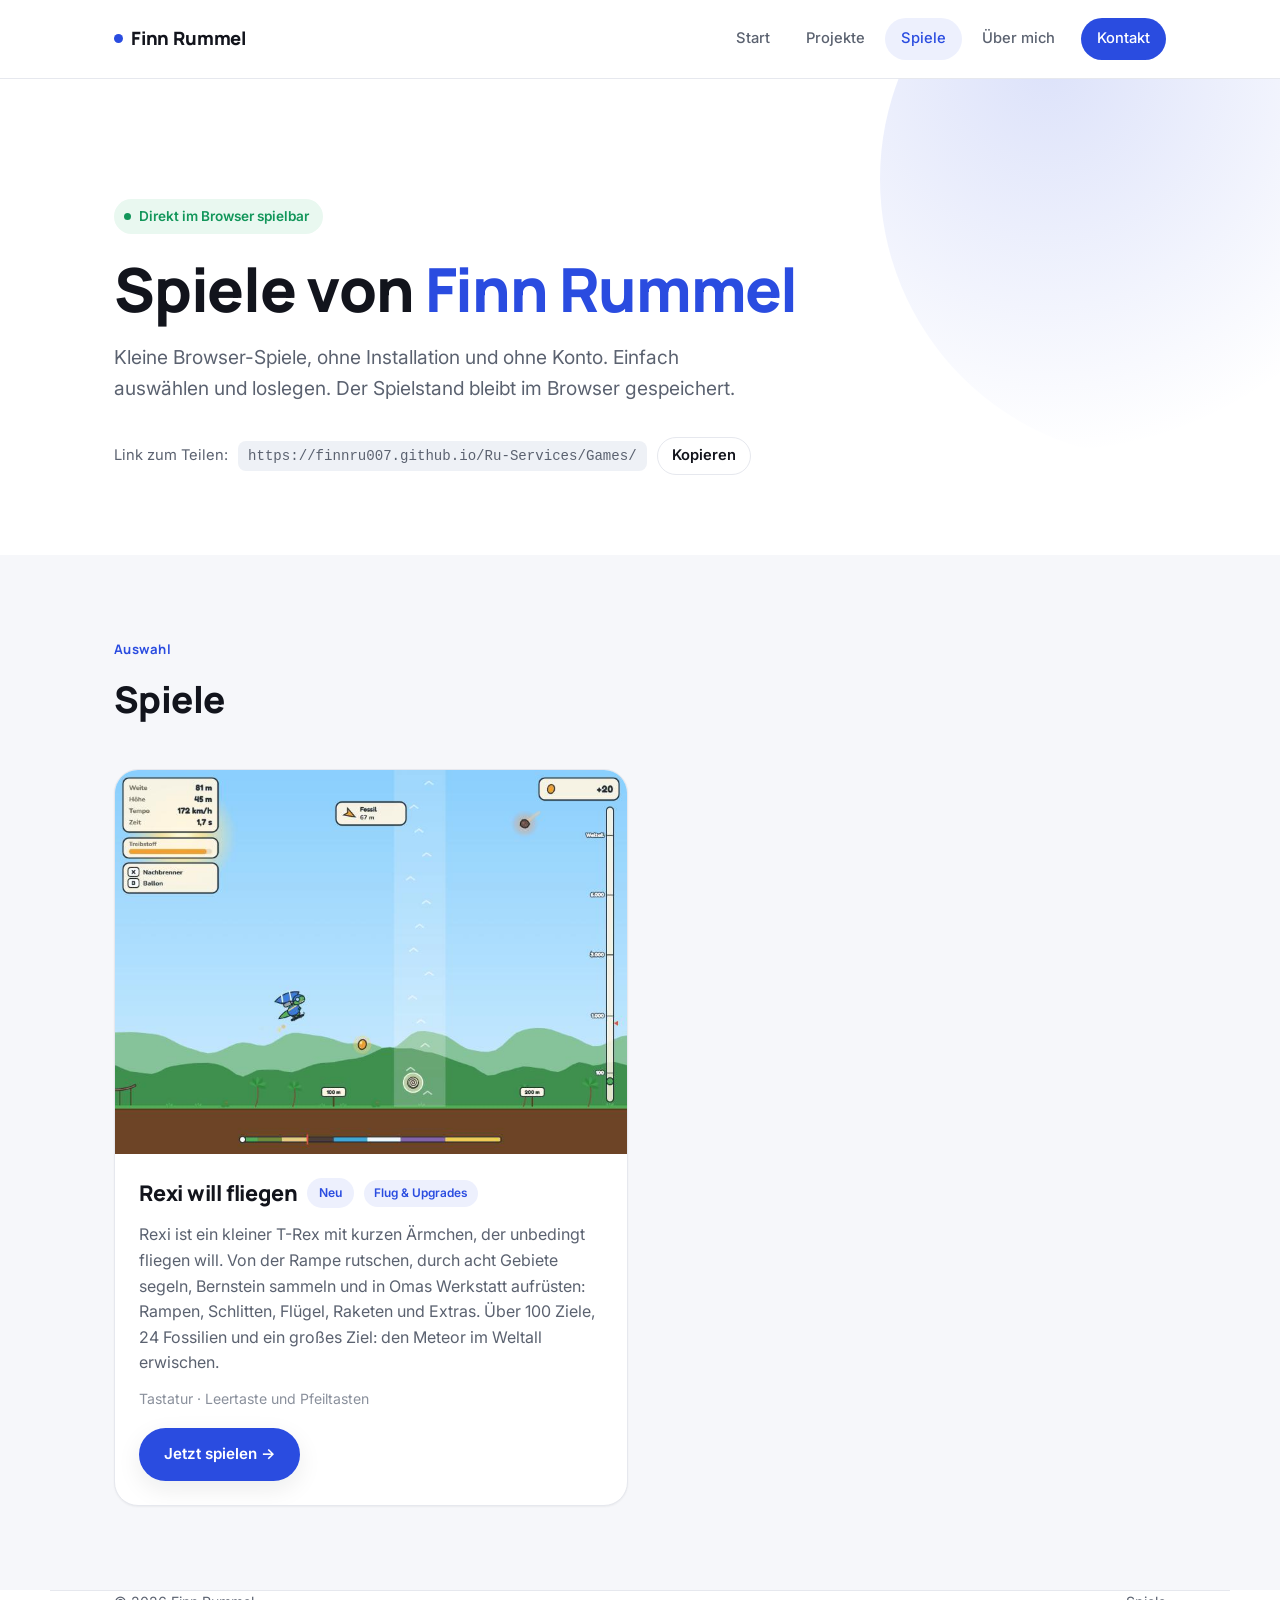
==== Games/index.html @ 1446bc34 "Spiele-Bereich mit „Rexi will fliegen“ hinzugefügt - Games/: Auswahlseite für Browser-Spiele (Liste " ====
<!doctype html>
<html lang="de">
<head>
<meta charset="UTF-8">
<meta name="viewport" content="width=device-width, initial-scale=1">
<title>Spiele von Finn Rummel</title>
<meta name="description" content="Browser-Spiele von Finn Rummel. Direkt im Browser spielbar, ohne Installation.">
<link rel="stylesheet" href="../styles.css">
<style>
  .game-grid{
    display: grid;
    grid-template-columns: repeat(auto-fill, minmax(min(100%, 340px), 1fr));
    gap: 24px;
  }
  .game-card{
    background: var(--bg);
    border: 1px solid var(--line);
    border-radius: var(--radius-lg);
    overflow: hidden;
    display: flex;
    flex-direction: column;
    box-shadow: var(--shadow-sm);
    transition: box-shadow .2s ease, transform .2s ease;
    min-width: 0;
  }
  .game-card:hover{ box-shadow: var(--shadow-md); transform: translateY(-2px); }
  .game-cover{
    display: block;
    aspect-ratio: 4 / 3;
    max-width: 100%;
    background: var(--bg-soft-2);
    overflow: hidden;
  }
  .game-cover img{ width: 100%; height: 100%; object-fit: cover; display: block; }
  .game-cover.empty{ display: grid; place-items: center; color: var(--ink-faint); font-family: var(--font-display); font-weight: 700; }
  .game-body{ padding: 22px 24px 24px; display: flex; flex-direction: column; gap: 12px; flex: 1; }
  .game-head{ display: flex; align-items: center; gap: 10px; flex-wrap: wrap; }
  .game-name{ font-family: var(--font-display); font-weight: 800; font-size: 1.35rem; margin: 0; letter-spacing: -0.01em; }
  .game-body p{ margin: 0; color: var(--ink-soft); }
  .game-meta{ font-size: .88rem; color: var(--ink-faint); }
  .game-actions{ display: flex; gap: 10px; flex-wrap: wrap; margin-top: auto; padding-top: 6px; }
  .status-Neu{ color: var(--primary); background: var(--primary-tint); }
  .share{ display: flex; align-items: center; gap: 10px; flex-wrap: wrap; margin-top: 18px; color: var(--ink-soft); font-size: .92rem; }
  .share code{ background: var(--bg-soft-2); border-radius: 8px; padding: 4px 10px; font-size: .88rem; overflow-wrap: anywhere; user-select: all; }
  .share button{ font: inherit; font-weight: 600; border: 1px solid var(--line); background: var(--bg); border-radius: 999px; padding: 6px 14px; cursor: pointer; color: var(--ink); }
  .share button:hover{ background: var(--bg-soft); }
</style>
</head>
<body>

<header class="topbar">
  <div class="topbar-inner">
    <a href="../index.html" class="wordmark"><span class="dot"></span>Finn Rummel</a>
    <button class="nav-toggle" id="navToggle" aria-label="Menü öffnen" aria-expanded="false">☰</button>
    <nav class="nav" id="mainNav">
      <a href="../index.html">Start</a>
      <a href="../index.html#projekte">Projekte</a>
      <a href="./" class="active">Spiele</a>
      <a href="../about.html">Über mich</a>
      <a href="../about.html#kontakt" class="nav-cta">Kontakt</a>
    </nav>
  </div>
</header>

<main>
  <section class="hero">
    <div class="hero-glow"></div>
    <div class="wrap">
      <div class="hero-inner">
        <span class="badge"><span class="dot"></span>Direkt im Browser spielbar</span>
        <h1 class="hero-title">Spiele von <span class="accent">Finn Rummel</span></h1>
        <p class="hero-sub">
          Kleine Browser-Spiele, ohne Installation und ohne Konto.
          Einfach auswählen und loslegen. Der Spielstand bleibt im Browser gespeichert.
        </p>
        <div class="share">
          <span>Link zum Teilen:</span>
          <code id="shareUrl">https://finnru007.github.io/Ru-Services/Games/</code>
          <button type="button" id="copyBtn">Kopieren</button>
        </div>
      </div>
    </div>
  </section>

  <section id="spiele" class="on-soft">
    <div class="wrap">
      <div class="section-head">
        <div>
          <p class="eyebrow">Auswahl</p>
          <h2 class="section-title">Spiele</h2>
        </div>
      </div>
      <div class="game-grid" id="gameGrid"></div>
    </div>
  </section>
</main>

<footer class="wrap">
  <span>© 2026 Finn Rummel</span>
  <span>Spiele</span>
</footer>

<script src="games.js"></script>
<script src="../script.js"></script>
<script>
(function () {
  const esc = (s) => String(s).replace(/[&<>"]/g, (c) => ({ "&": "&amp;", "<": "&lt;", ">": "&gt;", '"': "&quot;" }[c]));
  const grid = document.getElementById("gameGrid");
  const games = typeof GAMES !== "undefined" ? GAMES : [];
  grid.innerHTML = games.map((g) => {
    const url = encodeURIComponent(g.ordner) + "/";
    const cover = g.cover
      ? `<a class="game-cover" href="${url}" tabindex="-1" aria-hidden="true"><img src="${url}${esc(g.cover)}" alt="" loading="lazy"></a>`
      : `<a class="game-cover empty" href="${url}" tabindex="-1" aria-hidden="true">${esc(g.name)}</a>`;
    const statusClass = "status-" + String(g.status || "").replace(/\s+/g, "-");
    return `<article class="game-card">
      ${cover}
      <div class="game-body">
        <div class="game-head">
          <h3 class="game-name">${esc(g.name)}</h3>
          ${g.status ? `<span class="status-pill ${statusClass}">${esc(g.status)}</span>` : ""}
          ${g.genre ? `<span class="cat-pill">${esc(g.genre)}</span>` : ""}
        </div>
        <p>${esc(g.beschreibung || "")}</p>
        ${g.steuerung ? `<div class="game-meta">${esc(g.steuerung)}</div>` : ""}
        <div class="game-actions"><a class="btn btn-primary" href="${url}">Jetzt spielen →</a></div>
      </div>
    </article>`;
  }).join("");

  const shareEl = document.getElementById("shareUrl");
  if (/github\.io$/.test(location.hostname)) shareEl.textContent = location.origin + location.pathname.replace(/index\.html$/, "");
  document.getElementById("copyBtn").addEventListener("click", (e) => {
    const btn = e.currentTarget, text = shareEl.textContent;
    const done = () => { btn.textContent = "Kopiert"; setTimeout(() => (btn.textContent = "Kopieren"), 1800); };
    const fallback = () => { const r = document.createRange(); r.selectNodeContents(shareEl); const s = getSelection(); s.removeAllRanges(); s.addRange(r); btn.textContent = "Markiert: Strg+C"; };
    try { navigator.clipboard.writeText(text).then(done, fallback); } catch (err) { fallback(); }
  });
})();
</script>
</body>
</html>
---- styles.css ----
/* ============================================================
   WEBSITE · Design system
   Klare, moderne Ästhetik: viel Weißraum, ruhige Farben,
   ein Akzentton, weiche Schatten statt technischer Linien.
   Regelwerk: ../Ru-Design/DESIGN.md
   ============================================================ */

@import url('https://fonts.googleapis.com/css2?family=Manrope:wght@500;600;700;800&family=Inter:wght@400;500;600&display=swap');

:root{
  --bg: #FFFFFF;
  --bg-soft: #F6F7FA;
  --bg-soft-2: #EEF1F6;
  --ink: #12141C;
  --ink-soft: #5B6270;
  --ink-faint: #8A909C;
  --line: #E6E8EE;

  --primary: #2A4CE0;
  --primary-dark: #1B34A8;
  --primary-tint: #EDF0FD;
  --success: #12965A;
  --success-tint: #E9F8F0;
  --amber: #B7791F;
  --amber-tint: #FBF3E4;
  --danger: #DC4C3F;
  --danger-tint: #FBEAE8;

  --font-display: 'Manrope', sans-serif;
  --font-body: 'Inter', sans-serif;

  --maxw: 1180px;
  --edge: clamp(20px, 5vw, 64px);
  --radius: 16px;
  --radius-sm: 10px;
  --radius-lg: 24px;
  --shadow-sm: 0 1px 2px rgba(18,20,28,0.05);
  --shadow-md: 0 8px 24px rgba(18,20,28,0.08);
  --shadow-lg: 0 24px 64px rgba(18,20,28,0.12);
}

*{ box-sizing: border-box; }
html{ scroll-behavior: smooth; }

body{
  margin: 0;
  background: var(--bg);
  color: var(--ink);
  font-family: var(--font-body);
  font-size: 16px;
  line-height: 1.6;
  -webkit-font-smoothing: antialiased;
}

a{ color: inherit; }

.visually-hidden{
  position:absolute; width:1px; height:1px; overflow:hidden;
  clip:rect(0 0 0 0); white-space:nowrap;
}

:focus-visible{
  outline: 2px solid var(--primary);
  outline-offset: 3px;
  border-radius: 4px;
}

/* ---------- layout shell ---------- */
.wrap{
  max-width: var(--maxw);
  margin: 0 auto;
  padding: 0 var(--edge);
}

/* ---------- topbar ---------- */
.topbar{
  position: sticky;
  top: 0;
  z-index: 20;
  background: rgba(255,255,255,0.85);
  backdrop-filter: blur(10px);
  border-bottom: 1px solid var(--line);
}
.topbar-inner{
  max-width: var(--maxw);
  margin: 0 auto;
  padding: 18px var(--edge);
  display: flex;
  align-items: center;
  justify-content: space-between;
  gap: 24px;
}
.wordmark{
  font-family: var(--font-display);
  font-weight: 800;
  font-size: 1.15rem;
  letter-spacing: -0.01em;
  text-decoration: none;
  color: var(--ink);
  display: flex;
  align-items: center;
  gap: 8px;
}
.wordmark .dot{
  width: 9px; height: 9px;
  border-radius: 50%;
  background: var(--primary);
  display: inline-block;
}

.nav{
  display: flex;
  align-items: center;
  gap: 4px;
  font-size: 0.92rem;
  font-weight: 500;
}
.nav a{
  text-decoration: none;
  color: var(--ink-soft);
  padding: 9px 16px;
  border-radius: 999px;
  transition: background 0.15s ease, color 0.15s ease;
}
.nav a:hover{ color: var(--ink); background: var(--bg-soft); }
.nav a.active{ color: var(--primary); background: var(--primary-tint); }
.nav a.nav-cta{
  color: #fff;
  background: var(--primary);
  margin-left: 6px;
}
.nav a.nav-cta:hover{ background: var(--primary-dark); color: #fff; }
.nav-toggle{ display: none; }

/* ---------- eyebrow / labels ---------- */
.eyebrow{
  font-family: var(--font-display);
  font-size: 0.82rem;
  font-weight: 700;
  letter-spacing: 0.02em;
  color: var(--primary);
  margin: 0 0 14px;
}

/* ---------- hero ---------- */
.hero{
  position: relative;
  padding: clamp(64px, 10vw, 120px) 0 clamp(48px, 8vw, 80px);
  overflow: hidden;
}
.hero-glow{
  position: absolute;
  top: -180px;
  right: -160px;
  width: 560px;
  height: 560px;
  border-radius: 50%;
  background: radial-gradient(circle at 30% 30%, rgba(42,76,224,0.16), rgba(42,76,224,0) 70%);
  pointer-events: none;
  z-index: 0;
}
.hero-inner{ position: relative; z-index: 1; max-width: 760px; }

.badge{
  display: inline-flex;
  align-items: center;
  gap: 8px;
  font-size: 0.85rem;
  font-weight: 600;
  color: var(--success);
  background: var(--success-tint);
  padding: 7px 14px 7px 10px;
  border-radius: 999px;
  margin-bottom: 22px;
}
.badge .dot{
  width: 7px; height: 7px;
  border-radius: 50%;
  background: var(--success);
  display: inline-block;
}

h1.hero-title{
  font-family: var(--font-display);
  font-weight: 800;
  font-size: clamp(2.4rem, 5.4vw, 3.8rem);
  line-height: 1.08;
  letter-spacing: -0.02em;
  margin: 0 0 20px;
  color: var(--ink);
}
h1.hero-title .accent{ color: var(--primary); }

.hero-sub{
  max-width: 54ch;
  font-size: clamp(1.05rem, 1.6vw, 1.2rem);
  color: var(--ink-soft);
  margin: 0 0 34px;
}

.hero-actions{
  display: flex;
  gap: 14px;
  flex-wrap: wrap;
  margin-bottom: 48px;
}

.hero-stats{
  display: flex;
  gap: clamp(24px, 5vw, 56px);
  flex-wrap: wrap;
  padding-top: 32px;
  border-top: 1px solid var(--line);
}
.hero-stats .stat b{
  display: block;
  font-family: var(--font-display);
  font-size: 1.5rem;
  font-weight: 800;
  color: var(--ink);
}
.hero-stats .stat span{
  font-size: 0.86rem;
  color: var(--ink-soft);
}

/* ---------- buttons ---------- */
.btn{
  display: inline-flex;
  align-items: center;
  gap: 8px;
  font-family: var(--font-body);
  font-weight: 600;
  font-size: 0.95rem;
  text-decoration: none;
  padding: 13px 24px;
  border-radius: 999px;
  border: 1px solid transparent;
  cursor: pointer;
  transition: transform 0.12s ease, box-shadow 0.12s ease, background 0.15s ease;
}
.btn-primary{
  color: #fff;
  background: var(--primary);
  box-shadow: var(--shadow-md);
}
.btn-primary:hover{ background: var(--primary-dark); transform: translateY(-1px); }
.btn-secondary{
  color: var(--ink);
  background: var(--bg);
  border-color: var(--line);
}
.btn-secondary:hover{ border-color: var(--ink-faint); background: var(--bg-soft); }
.btn-ghost-light{
  color: #fff;
  background: rgba(255,255,255,0.1);
  border-color: rgba(255,255,255,0.35);
}
.btn-ghost-light:hover{ background: rgba(255,255,255,0.18); }

/* ---------- sections ---------- */
section{ padding: 84px 0; position: relative; }
section.tight{ padding: 48px 0; }
section.on-soft{ background: var(--bg-soft); }

.section-head{
  display: flex;
  justify-content: space-between;
  align-items: flex-end;
  gap: 24px;
  margin-bottom: 40px;
  flex-wrap: wrap;
}
h2.section-title{
  font-family: var(--font-display);
  font-weight: 800;
  font-size: clamp(1.7rem, 3vw, 2.3rem);
  letter-spacing: -0.015em;
  margin: 0;
  color: var(--ink);
}
.section-head .eyebrow{ margin-bottom: 10px; }


/* ---------- category filter ---------- */
.project-filter{
  display: flex;
  flex-wrap: wrap;
  gap: 10px;
  margin: 4px 0 26px;
}
.filter-chip{
  font-family: var(--font-body);
  font-size: 0.88rem;
  font-weight: 600;
  color: var(--ink-soft);
  background: var(--bg);
  border: 1px solid var(--line);
  padding: 9px 16px;
  border-radius: 999px;
  cursor: pointer;
  display: inline-flex;
  align-items: center;
  gap: 8px;
  transition: background 0.15s ease, color 0.15s ease, border-color 0.15s ease;
}
.filter-chip:hover{ border-color: var(--ink-faint); color: var(--ink); }
.filter-chip.is-active{
  color: #fff;
  background: var(--primary);
  border-color: var(--primary);
}
.filter-count{
  font-size: 0.74rem;
  font-weight: 700;
  background: var(--bg-soft-2);
  color: var(--ink-soft);
  border-radius: 999px;
  padding: 1px 7px;
  min-width: 18px;
  text-align: center;
}
.filter-chip.is-active .filter-count{
  background: rgba(255,255,255,0.22);
  color: #fff;
}

/* ---------- project / program cards ---------- */
.project-list{
  display: grid;
  gap: 18px;
  margin-top: 8px;
}
.project-card{
  background: var(--bg);
  border: 1px solid var(--line);
  border-radius: var(--radius);
  padding: 28px clamp(22px, 4vw, 36px);
  display: grid;
  grid-template-columns: minmax(190px, 250px) 1fr;
  gap: 28px;
  transition: box-shadow 0.15s ease;
}
.project-card:hover{ box-shadow: var(--shadow-md); }
.project-head{
  display: flex;
  flex-direction: column;
  gap: 10px;
}
.project-name{
  font-family: var(--font-display);
  font-weight: 700;
  font-size: 1.18rem;
  color: var(--ink);
}
.status-pill{
  font-size: 0.76rem;
  font-weight: 600;
  padding: 5px 12px;
  border-radius: 999px;
  width: fit-content;
}
.status-Aktiv{ color: var(--success); background: var(--success-tint); }
.status-In-Entwicklung{ color: var(--amber); background: var(--amber-tint); }
.status-In-Bearbeitung{ color: var(--amber); background: var(--amber-tint); }
.status-Archiviert{ color: var(--ink-soft); background: var(--bg-soft-2); }

.cat-pill{
  font-size: 0.74rem;
  font-weight: 600;
  padding: 4px 10px;
  border-radius: 999px;
  width: fit-content;
  background: var(--primary-tint);
  color: var(--primary);
}

.project-link{
  font-size: 0.88rem;
  font-weight: 600;
  text-decoration: none;
  color: var(--primary);
  width: fit-content;
}
.project-link:hover{ text-decoration: underline; }
.project-link-locked{
  color: var(--ink-soft);
  cursor: default;
}

.project-body p{
  margin: 0 0 16px;
  color: var(--ink-soft);
}
.project-body p.project-hinweis{
  margin: 14px 0 0;
  font-size: 0.85rem;
  color: var(--ink-soft);
  background: var(--bg-soft);
  border-left: 3px solid var(--primary);
  padding: 10px 14px;
  border-radius: 8px;
}
.stack-list{
  list-style: none;
  display: flex;
  flex-wrap: wrap;
  gap: 8px;
  margin: 0;
  padding: 0;
  font-size: 0.82rem;
  font-weight: 500;
}
.stack-list li{
  border-radius: 999px;
  background: var(--bg-soft-2);
  padding: 5px 12px;
  color: var(--ink-soft);
}

.empty-note{
  font-size: 0.95rem;
  color: var(--ink-soft);
  padding: 28px;
  background: var(--bg-soft);
  border: 1px dashed var(--line);
  border-radius: var(--radius);
}

/* ---------- CTA band ---------- */
.cta-band{
  border-radius: var(--radius-lg);
  background: linear-gradient(135deg, var(--primary-dark), var(--primary) 70%);
  color: #fff;
  padding: clamp(36px, 6vw, 56px) clamp(28px, 6vw, 56px);
  display: flex;
  justify-content: space-between;
  align-items: center;
  gap: 28px;
  flex-wrap: wrap;
  box-shadow: var(--shadow-lg);
}
.cta-band h3{
  font-family: var(--font-display);
  font-weight: 800;
  font-size: 1.5rem;
  margin: 0 0 8px;
}
.cta-band p{
  margin: 0;
  color: rgba(255,255,255,0.82);
  font-size: 0.98rem;
  max-width: 46ch;
}

/* ---------- about page ---------- */
.about-grid{
  display: grid;
  grid-template-columns: 260px 1fr;
  gap: 56px;
  margin-top: 44px;
  align-items: start;
}
.id-card{
  background: var(--bg);
  border: 1px solid var(--line);
  border-radius: var(--radius);
  padding: 26px;
  position: sticky;
  top: 100px;
  box-shadow: var(--shadow-sm);
}
.id-photo{
  width: 100%;
  aspect-ratio: 1;
  border-radius: 14px;
  background: linear-gradient(135deg, var(--primary), #6C7CF0);
  display: flex;
  align-items: center;
  justify-content: center;
  overflow: hidden;
  font-family: var(--font-display);
  font-size: 2.4rem;
  font-weight: 800;
  color: #fff;
  margin-bottom: 18px;
}
.id-photo img{
  width: 100%;
  height: 100%;
  object-fit: cover;
  display: block;
}
.id-card h2{
  font-family: var(--font-display);
  font-weight: 800;
  font-size: 1.2rem;
  margin: 0 0 4px;
}
.id-role{
  font-size: 0.86rem;
  font-weight: 600;
  color: var(--primary);
  margin: 0 0 18px;
}
.id-field{
  font-size: 0.86rem;
  color: var(--ink-soft);
  border-top: 1px solid var(--line);
  padding: 10px 0;
}
.id-field b{
  display: block;
  color: var(--ink);
  font-size: 0.72rem;
  font-weight: 700;
  text-transform: uppercase;
  letter-spacing: 0.05em;
  margin-bottom: 3px;
}
.id-field a{ text-decoration: none; color: var(--primary); }
.id-field a:hover{ text-decoration: underline; }

.bio p{
  font-size: 1.04rem;
  color: var(--ink-soft);
  max-width: 62ch;
}

.tag-block{ margin-top: 40px; }
.tag-block h3{
  font-family: var(--font-display);
  font-weight: 700;
  font-size: 0.95rem;
  color: var(--ink);
  margin: 0 0 16px;
}
.chip-list{
  list-style: none;
  display: flex;
  flex-wrap: wrap;
  gap: 10px;
  margin: 0;
  padding: 0;
}
.chip-list li{
  font-size: 0.86rem;
  font-weight: 500;
  border-radius: 999px;
  padding: 8px 16px;
  background: var(--bg-soft);
  border: 1px solid var(--line);
  color: var(--ink-soft);
}
.edu-list{ list-style: none; margin: 0; padding: 0; }
.edu-list li{
  display: flex;
  justify-content: space-between;
  padding: 14px 0;
  border-bottom: 1px solid var(--line);
  font-size: 0.98rem;
}
.edu-list li span{
  font-size: 0.86rem;
  color: var(--ink-soft);
}

/* ---------- footer ---------- */
footer{
  border-top: 1px solid var(--line);
  padding: 36px 0 52px;
  font-size: 0.88rem;
  color: var(--ink-soft);
  display: flex;
  justify-content: space-between;
  flex-wrap: wrap;
  gap: 12px;
}

/* ---------- responsive ---------- */
@media (max-width: 860px){
  .project-card{ grid-template-columns: 1fr; }
  .about-grid{ grid-template-columns: 1fr; }
  .id-card{ position: static; }
}

@media (max-width: 640px){
  .nav{
    position: fixed;
    inset: 62px 12px auto 12px;
    background: var(--bg);
    border: 1px solid var(--line);
    border-radius: 16px;
    box-shadow: var(--shadow-lg);
    flex-direction: column;
    align-items: stretch;
    gap: 2px;
    padding: 10px;
    transform: translateY(-8px);
    opacity: 0;
    pointer-events: none;
    transition: all 0.15s ease;
  }
  .nav a{ padding: 12px 14px; }
  .nav a.nav-cta{ margin-left: 0; text-align: center; }
  body.nav-open .nav{
    transform: translateY(0);
    opacity: 1;
    pointer-events: auto;
  }
  .nav-toggle{
    display: inline-flex;
    align-items: center;
    justify-content: center;
    width: 38px; height: 38px;
    border: 1px solid var(--line);
    border-radius: 10px;
    background: var(--bg);
    cursor: pointer;
    font-size: 1.1rem;
  }
  .hero-glow{ display: none; }
}

@media (prefers-reduced-motion: reduce){
  html{ scroll-behavior: auto; }
  *{ transition: none !important; animation: none !important; }
}

/* ============================================================
   Dark-Variante · Anhang in ../Ru-Design/DESIGN.md
   Nur die Flächen-/Text-/Akzentrollen tauschen, sonst nichts.
   Alle Komponenten nutzen diese Tokens und ziehen automatisch mit.
   ============================================================ */
@media (prefers-color-scheme: dark){
  :root{
    --bg: #12141C;
    --bg-soft: #1B1E28;
    --bg-soft-2: #252935;
    --ink: #F2F4F8;
    --ink-soft: #A2A8B6;
    --ink-faint: #767D8C;
    --line: #2E3340;
    --primary: #5B78F0;
    --primary-dark: #3F5AD8;
    --primary-tint: #20264A;
  }
  .topbar{ background: rgba(18,20,28,0.85); }
}
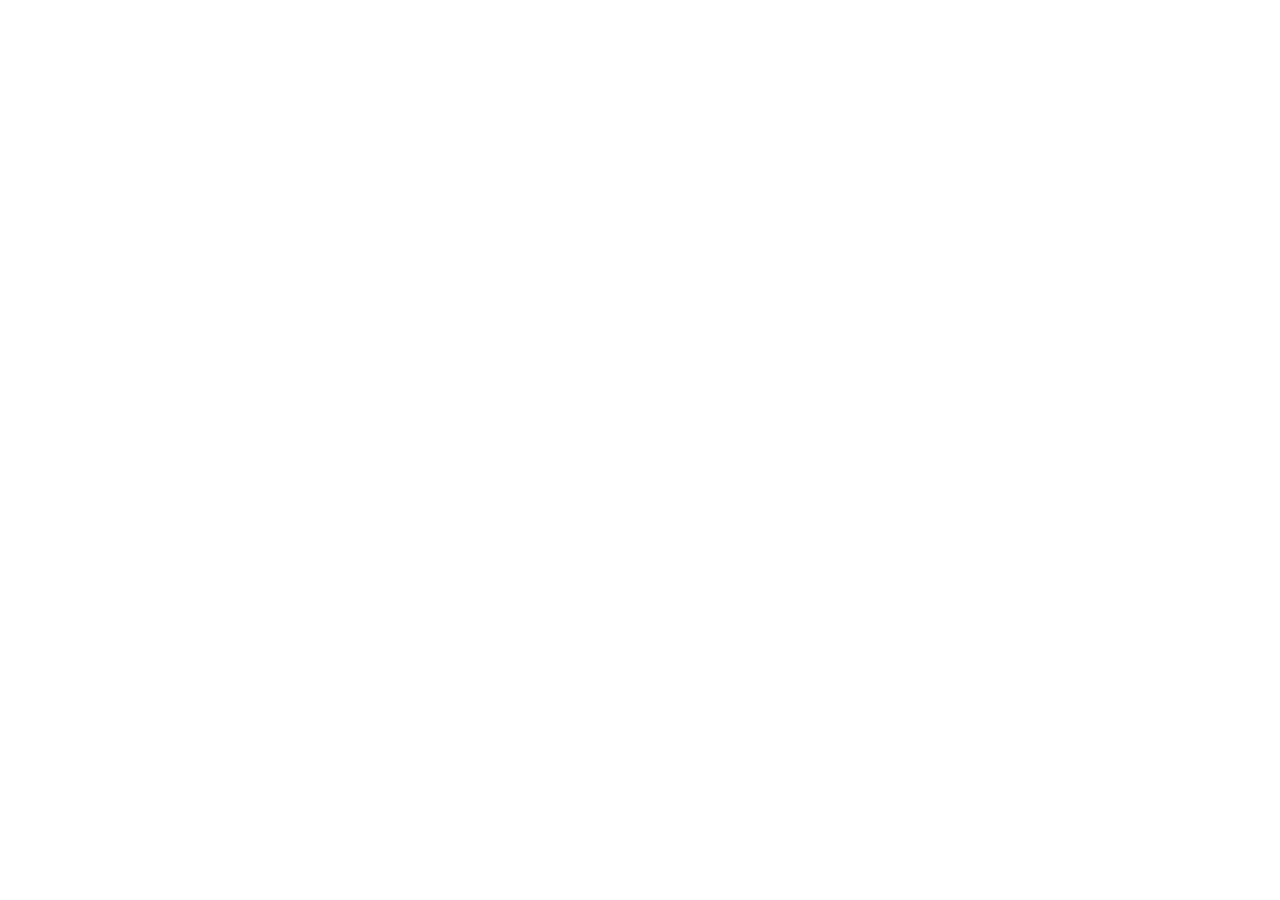
==== commit fdaa5047: "Spiele nach ru-services.de/games/ umgezogen Games/ leitet auf die neue Adresse um, Projektliste, Men" ====
--- a/Games/index.html
+++ b/Games/index.html
@@ -3,140 +3,14 @@
 <head>
 <meta charset="UTF-8">
 <meta name="viewport" content="width=device-width, initial-scale=1">
-<title>Spiele von Finn Rummel</title>
-<meta name="description" content="Browser-Spiele von Finn Rummel. Direkt im Browser spielbar, ohne Installation.">
-<link rel="stylesheet" href="../styles.css">
-<style>
-  .game-grid{
-    display: grid;
-    grid-template-columns: repeat(auto-fill, minmax(min(100%, 340px), 1fr));
-    gap: 24px;
-  }
-  .game-card{
-    background: var(--bg);
-    border: 1px solid var(--line);
-    border-radius: var(--radius-lg);
-    overflow: hidden;
-    display: flex;
-    flex-direction: column;
-    box-shadow: var(--shadow-sm);
-    transition: box-shadow .2s ease, transform .2s ease;
-    min-width: 0;
-  }
-  .game-card:hover{ box-shadow: var(--shadow-md); transform: translateY(-2px); }
-  .game-cover{
-    display: block;
-    aspect-ratio: 4 / 3;
-    max-width: 100%;
-    background: var(--bg-soft-2);
-    overflow: hidden;
-  }
-  .game-cover img{ width: 100%; height: 100%; object-fit: cover; display: block; }
-  .game-cover.empty{ display: grid; place-items: center; color: var(--ink-faint); font-family: var(--font-display); font-weight: 700; }
-  .game-body{ padding: 22px 24px 24px; display: flex; flex-direction: column; gap: 12px; flex: 1; }
-  .game-head{ display: flex; align-items: center; gap: 10px; flex-wrap: wrap; }
-  .game-name{ font-family: var(--font-display); font-weight: 800; font-size: 1.35rem; margin: 0; letter-spacing: -0.01em; }
-  .game-body p{ margin: 0; color: var(--ink-soft); }
-  .game-meta{ font-size: .88rem; color: var(--ink-faint); }
-  .game-actions{ display: flex; gap: 10px; flex-wrap: wrap; margin-top: auto; padding-top: 6px; }
-  .status-Neu{ color: var(--primary); background: var(--primary-tint); }
-  .share{ display: flex; align-items: center; gap: 10px; flex-wrap: wrap; margin-top: 18px; color: var(--ink-soft); font-size: .92rem; }
-  .share code{ background: var(--bg-soft-2); border-radius: 8px; padding: 4px 10px; font-size: .88rem; overflow-wrap: anywhere; user-select: all; }
-  .share button{ font: inherit; font-weight: 600; border: 1px solid var(--line); background: var(--bg); border-radius: 999px; padding: 6px 14px; cursor: pointer; color: var(--ink); }
-  .share button:hover{ background: var(--bg-soft); }
-</style>
+<title>Spiele sind umgezogen</title>
+<meta name="robots" content="noindex">
+<link rel="canonical" href="https://ru-services.de/games/">
+<meta http-equiv="refresh" content="0; url=https://ru-services.de/games/">
+<style>body{font-family:system-ui,sans-serif;margin:0;min-height:100vh;display:grid;place-items:center;background:#f6f7fa;color:#12141c;padding:20px}a{color:#2a4ce0}</style>
 </head>
 <body>
-
-<header class="topbar">
-  <div class="topbar-inner">
-    <a href="../index.html" class="wordmark"><span class="dot"></span>Finn Rummel</a>
-    <button class="nav-toggle" id="navToggle" aria-label="Menü öffnen" aria-expanded="false">☰</button>
-    <nav class="nav" id="mainNav">
-      <a href="../index.html">Start</a>
-      <a href="../index.html#projekte">Projekte</a>
-      <a href="./" class="active">Spiele</a>
-      <a href="../about.html">Über mich</a>
-      <a href="../about.html#kontakt" class="nav-cta">Kontakt</a>
-    </nav>
-  </div>
-</header>
-
-<main>
-  <section class="hero">
-    <div class="hero-glow"></div>
-    <div class="wrap">
-      <div class="hero-inner">
-        <span class="badge"><span class="dot"></span>Direkt im Browser spielbar</span>
-        <h1 class="hero-title">Spiele von <span class="accent">Finn Rummel</span></h1>
-        <p class="hero-sub">
-          Kleine Browser-Spiele, ohne Installation und ohne Konto.
-          Einfach auswählen und loslegen. Der Spielstand bleibt im Browser gespeichert.
-        </p>
-        <div class="share">
-          <span>Link zum Teilen:</span>
-          <code id="shareUrl">https://finnru007.github.io/Ru-Services/Games/</code>
-          <button type="button" id="copyBtn">Kopieren</button>
-        </div>
-      </div>
-    </div>
-  </section>
-
-  <section id="spiele" class="on-soft">
-    <div class="wrap">
-      <div class="section-head">
-        <div>
-          <p class="eyebrow">Auswahl</p>
-          <h2 class="section-title">Spiele</h2>
-        </div>
-      </div>
-      <div class="game-grid" id="gameGrid"></div>
-    </div>
-  </section>
-</main>
-
-<footer class="wrap">
-  <span>© 2026 Finn Rummel</span>
-  <span>Spiele</span>
-</footer>
-
-<script src="games.js"></script>
-<script src="../script.js"></script>
-<script>
-(function () {
-  const esc = (s) => String(s).replace(/[&<>"]/g, (c) => ({ "&": "&amp;", "<": "&lt;", ">": "&gt;", '"': "&quot;" }[c]));
-  const grid = document.getElementById("gameGrid");
-  const games = typeof GAMES !== "undefined" ? GAMES : [];
-  grid.innerHTML = games.map((g) => {
-    const url = encodeURIComponent(g.ordner) + "/";
-    const cover = g.cover
-      ? `<a class="game-cover" href="${url}" tabindex="-1" aria-hidden="true"><img src="${url}${esc(g.cover)}" alt="" loading="lazy"></a>`
-      : `<a class="game-cover empty" href="${url}" tabindex="-1" aria-hidden="true">${esc(g.name)}</a>`;
-    const statusClass = "status-" + String(g.status || "").replace(/\s+/g, "-");
-    return `<article class="game-card">
-      ${cover}
-      <div class="game-body">
-        <div class="game-head">
-          <h3 class="game-name">${esc(g.name)}</h3>
-          ${g.status ? `<span class="status-pill ${statusClass}">${esc(g.status)}</span>` : ""}
-          ${g.genre ? `<span class="cat-pill">${esc(g.genre)}</span>` : ""}
-        </div>
-        <p>${esc(g.beschreibung || "")}</p>
-        ${g.steuerung ? `<div class="game-meta">${esc(g.steuerung)}</div>` : ""}
-        <div class="game-actions"><a class="btn btn-primary" href="${url}">Jetzt spielen →</a></div>
-      </div>
-    </article>`;
-  }).join("");
-
-  const shareEl = document.getElementById("shareUrl");
-  if (/github\.io$/.test(location.hostname)) shareEl.textContent = location.origin + location.pathname.replace(/index\.html$/, "");
-  document.getElementById("copyBtn").addEventListener("click", (e) => {
-    const btn = e.currentTarget, text = shareEl.textContent;
-    const done = () => { btn.textContent = "Kopiert"; setTimeout(() => (btn.textContent = "Kopieren"), 1800); };
-    const fallback = () => { const r = document.createRange(); r.selectNodeContents(shareEl); const s = getSelection(); s.removeAllRanges(); s.addRange(r); btn.textContent = "Markiert: Strg+C"; };
-    try { navigator.clipboard.writeText(text).then(done, fallback); } catch (err) { fallback(); }
-  });
-})();
-</script>
+<p>Die Spiele sind umgezogen: <a href="https://ru-services.de/games/">https://ru-services.de/games/</a></p>
+<script>location.replace("https://ru-services.de/games/");</script>
 </body>
 </html>
